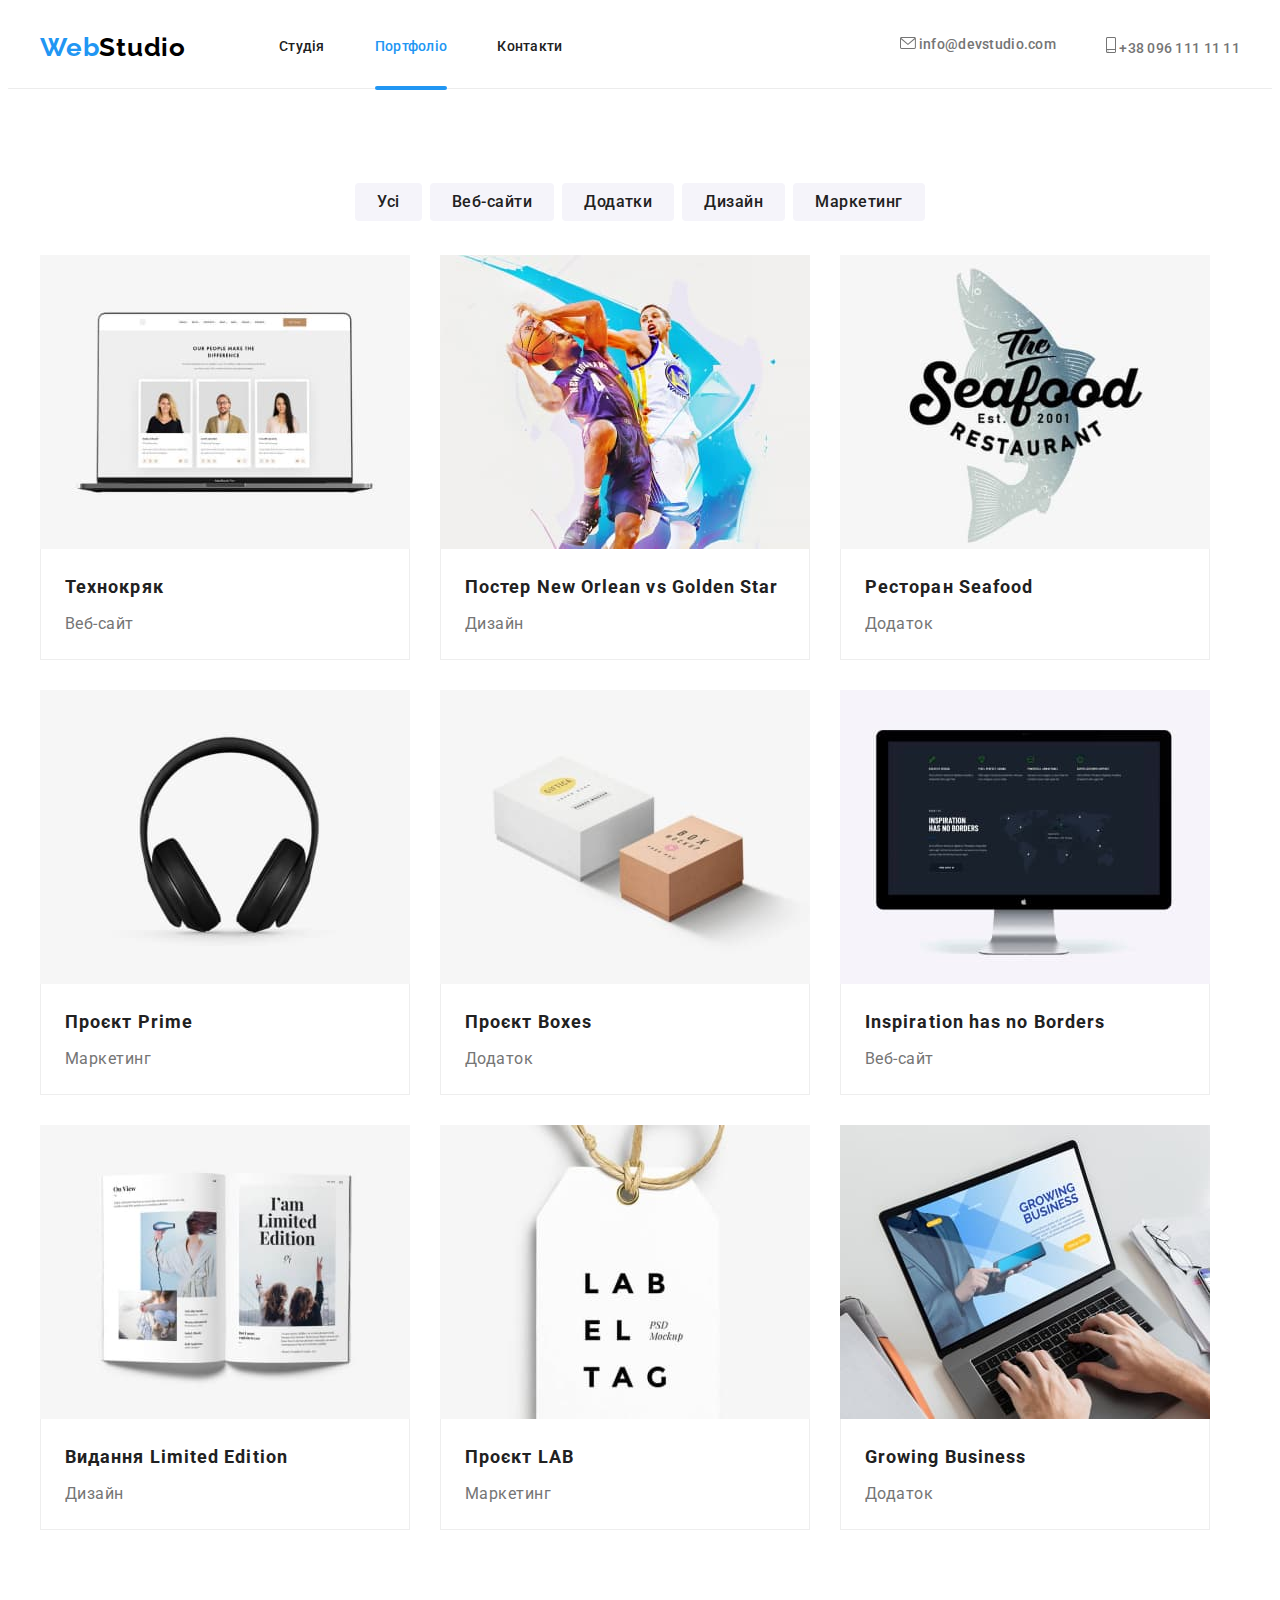
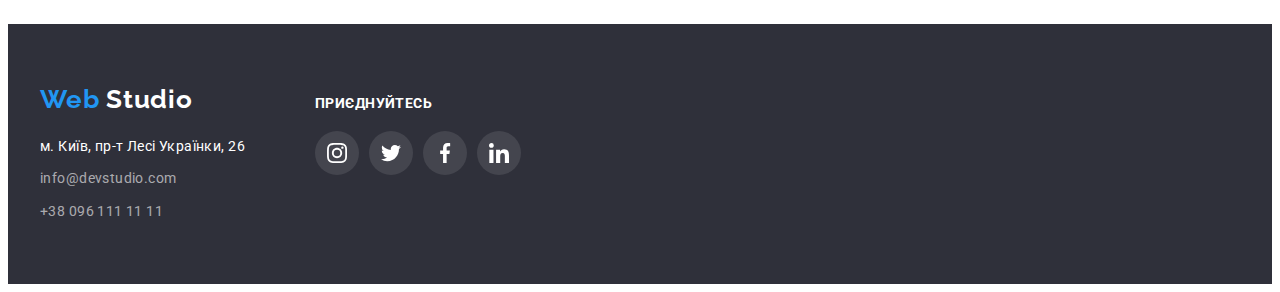
==== portfolio.html @ 5af2c03a "Initial commit" ====
<!DOCTYPE html>
<html lang="uk">
<head>
    <meta charset="UTF-8">
    <meta http-equiv="X-UA-Compatible" content="IE=edge">
    <meta name="viewport" content="width=device-width, initial-scale=1.0">
    <title>Portfolio</title>
    <link rel="stylesheet" href="https://cdnjs.cloudflare.com/ajax/libs/modern-normalize/1.1.0/modern-normalize.min.css"
        integrity="sha512-wpPYUAdjBVSE4KJnH1VR1HeZfpl1ub8YT/NKx4PuQ5NmX2tKuGu6U/JRp5y+Y8XG2tV+wKQpNHVUX03MfMFn9Q=="
        crossorigin="anonymous" referrerpolicy="no-referrer" />
    <link rel="stylesheet" href="./css/styles.css" />
    <link rel="preconnect" href="https://fonts.googleapis.com">
    <link rel="preconnect" href="https://fonts.gstatic.com" crossorigin>
    <link href="https://fonts.googleapis.com/css2?family=Raleway:wght@700&family=Roboto:wght@400;500;700;900&display=swap" rel="stylesheet">
</head>
<body>
        <!-- Шапка сторінки -->
        <header>
            <div class="container header-container">
                <a href="./index.html" class="logo-up"> <span class="pre-logo"> Web</span>Studio</a>
                <nav class="navigation">
                    <!-- Навігація на інші сторінки -->
                    <ul class="navigation-menu">
                        <li><a href="./index.html">Студія</a></li>
                        <li><a class="current" href="./portfolio.html">Портфоліо</a></li>
                        <li><a href="#">Контакти</a></li>
                    </ul>
                </nav>
        
                <ul class="navigation-contacts">        
                    <!-- Посилання на адресу електронної пошти  -->
                    <li class="contacts-items"><a class="navigation-contacts-icon"  href="mailto:info@devstudio.com">
                            <svg width="16" height="12">
                                <use href="./images/icons.svg#icon-envelope"></use>
                            </svg>
                            info@devstudio.com
                        </a></li>
                    <!-- Посилання на телефонний номер -->
                    <li class="contacts-items"><a class="navigation-contacts-icon" href="tel:">
                            <svg  width="10" height="16">
                                <use href="./images/icons.svg#icon-smartphone"></use>
                            </svg>
                            +38 096 111 11 11
                        </a></li>
                </ul>
        
            </div>
        </header>
        <main>
                <section class="wrapper section">
                    <div class="container">
                    
                        <ul class="filters">
                            <li><button type="button" class="button-filter">Усі</button></li>
                            <li><button type="button" class="button-filter">Веб-сайти</button></li>
                            <li><button type="button" class="button-filter">Додатки</button></li>
                            <li><button type="button" class="button-filter">Дизайн</button></li>
                            <li><button type="button" class="button-filter">Маркетинг</button></li>
                    
                         </ul>
                        <ul class="projects">
                        <li class="project">
                           <a class="project-link" href=" ">
                                <div class="project-box">
                                <img src="./images/portf1.jpg" alt="Ноутбук" width="370" height="294" >
                            <p class="overlay-text">Ресурс пропонує комплексні пропозиції з різним рівнем функціоналу та сервісів. Все це дозволить відвідувачу отримати
                            вичерпні відомості про компанію чи приватну особу.</p>
                            </div>
                               <div class="project-dscr">
                                    <h3>Технокряк</h3>
                                    <p class="project-text">Веб-сайт</p>
                               </div>
                           </a>
                        </li>
                        <li class="project">
                           <a class="project-link" href=" ">
                                    <img src="./images/portf2.jpg" alt="Постер з баскетболістами" width="370" height="294" >
                                <div class="project-dscr">
                                        <h3>Постер New Orlean vs Golden Star</h3>
                                        <p class="project-text">Дизайн</p>
                                    </div>
                           </a>
                        </li>
                        <li class="project">
                           <a class="project-link" href=" ">
                                <img src="./images/portf3.jpg" alt="Логотип додатку ресторану Seafood" width="370" height="294">
                                <div class="project-dscr">
                                    <h3>Ресторан Seafood</h3>
                                    <p class="project-text">Додаток</p>
                                </div>
                           </a>
                        </li>
                        <li class="project">
                           <a class="project-link" href=" ">
                                <img src="./images/portf4.jpg" alt="Навушники" width="370" height="294">
                                <div class="project-dscr">
                                    <h3>Проєкт Prime</h3>
                                    <p class="project-text">Маркетинг</p>
                                </div>
                           </a>
                        </li>
                        <li class="project">
                            <a class="project-link" href=" ">
                                <img src="./images/portf5.jpg" alt="Коробки" width="370" height="294" >
                               <div class="project-dscr">
                                    <h3>Проєкт Boxes</h3>
                                    <p class="project-text">Додаток</p>
                               </div>
                            </a>
                        </li>
                        <li class="project">
                           <a class="project-link" href=" ">
                                <img src="./images/portf6.jpg" alt="Монітор компютера" width="370" height="294" >
                                <div class="project-dscr">
                                    <h3>Inspiration has no Borders</h3>
                                    <p class="project-text">Веб-сайт</p>
                                </div>
                           </a>
                        </li>
                        <li class="project">
                           <a class="project-link" href=" ">
                                <img src="./images/portf7.jpg" alt="Журнал" >
                                <div class="project-dscr">
                                    <h3>Видання Limited Edition</h3>
                                    <p class="project-text">Дизайн</p>
                                </div>
                           </a>
                        </li>
                        <li class="project">
                            <a class="project-link" href=" ">
                                <img src="./images/portf8.jpg" alt="Бірка з логотипом" width="370" height="294" >
                                <div class="project-dscr">
                                    <h3>Проєкт LAB</h3>
                                    <p class="project-text">Маркетинг</p>
                                </div>
                            </a>
                        </li>
                        <li class="project">
                            <a class="project-link" href=" ">
                                <img src="./images/portf9.jpg" alt="Людина працює за ноутбуком" width="370" height="294">
                                <div class="project-dscr">
                                    <h3>Growing Business</h3>
                                    <p class="project-text">Додаток</p>
                                </div>
                            </a>
                        </li>
                    </ul>
                    </div>
                </section>
        </main>


        <!-- Підвал сторінки -->
    <footer>
        <div class="container down">
            <div class="down-contacts">
                <a href="/index.html" class="logo-down"> <span class="pre-logo"> Web</span> Studio</a>
                <address>
                    <ul class="down-text">
                        <li class="town"><a href=" https://goo.gl/maps/CPtrU1FHBa2aNyZL9" target="_blank"
                                rel="noopener noreferrer nofollow">м. Київ,
                                пр-т Лесі Українки, 26</a></li>
                        <li><a href="mailto:info@devstudio.com">info@devstudio.com</a></li>
                        <li><a href="tel:">+38 096 111 11 11</a></li>
                    </ul>
                </address>
            </div>
            <div class="joining">
                <h4 class="join">Приєднуйтесь</h4>
                <ul class="footer-social">
                    <!-- <li class="join"><p>Приєднуйтесь</p></li> -->
                    <li class="footer-icons"><a href="" class="footer-link">
                            <svg class="footer-icon" width="20px" height="20px">
                                <use href="./images/icons.svg#icon-instagram"></use>
                            </svg></a></li>
                    <li class="footer-icons"><a href="" class="footer-link">
                            <svg class="footer-icon" width="20px" height="20px">
                                <use href="./images/icons.svg#icon-twitter"></use>
                            </svg></a></li>
                    <li class="footer-icons"><a href="" class="footer-link">
                            <svg class="footer-icon" width="20px" height="20px">
                                <use href="./images/icons.svg#icon-facebook"></use>
                            </svg></a></li>
                    <li class="footer-icons"><a href="" class="footer-link">
                            <svg class="footer-icon" width="20px" height="20px">
                                <use href="./images/icons.svg#icon-linkedin"></use>
                            </svg></a></li>
                </ul>
            </div>
    
        </div>
    </footer>
</body>
</html>
---- css/styles.css ----
body{
    font-family: 'Roboto', sans-serif;
 }
 :root{
   --main-font: 'Roboto', sans-serif;
        /* color */
        --main-dark:#212121;
        --main-light: #fff;
        --main-color-active: #2196F3;
        --secondary-dark:#757575;
        --main-background:#2F303A;
        --secondary-light:#F5F4FA;

 }


p,
h1,
h2,
h3,
h4,
h5,
h6 {
   margin: 0;
}

ul,
ol {
   margin: 0;
   padding-left: 0;
  list-style: none;
}

button {
   cursor: pointer;
}

address {
   font-style: normal;
}

img {
   display: block;
   max-width: 100%;
   height: auto;
}
a{
   text-decoration: none;
}

.container{
   width: 1200px;
   padding-left: 15px;
   padding-right: 15px;
   margin: 0 auto;
   /* outline: 2px solid tomato; */
}
.section {
   padding-top: 94px;
   padding-bottom: 94px;
}
header{
   border-bottom: 1px solid #ECECEC;
   padding-top: 24px;
   padding-bottom: 25px;
}
.header-container{
   display: flex;
   align-items: center;
}
/* Логотип в header */
.logo-up{
   margin-right: 93px;

     font-family: 'Raleway';
      font-weight: 700;
      font-size: 26px;
      line-height: 1.19;
      letter-spacing: 0.03em;
      color:#000000 ;
}
.pre-logo{
   color: var(--main-color-active);
}
/* стилізація навігації */

.navigation{
      display: flex;
      align-items: center;
      font-weight: 500;
      font-size: 14px;
      line-height: 1.14;
      letter-spacing: 0.02em;
}
.navigation a{
   color:var(--main-dark);
   transition: 250ms cubic-bezier(0.4, 0, 0.2, 1);
}
.navigation-menu{
   display: flex;
   gap: 50px;
   position: relative;
}
.navigation-menu a:hover,
.navigation-menu a:focus{
   color:var(--main-color-active);
}

.navigation-contacts{
   margin-left: auto;
            display: flex;
            gap: 50px;
      font-weight: 500;
      font-size: 14px;
      line-height: 1.14;
      letter-spacing: 0.02em; 
}
.navigation-contacts a{
   color: var(--secondary-dark);;
   transition: 250ms cubic-bezier(0.4, 0, 0.2, 1);
}
.navigation-contacts a:hover,
.navigation-contacts a:focus{
   color:var(--main-color-active);
}

.navigation-contacts-icon{
fill: var(--secondary-dark);
align-items: center;  
transition: 250ms cubic-bezier(0.4, 0, 0.2, 1);
}
.navigation-contacts-icon:hover,
.navigation-contacts-icon:focus {
   fill: var(--main-color-active);
 
}
/* .navigation-link{
   position: relative;

} */
.navigation-menu .current{
   position: relative;
   color: var(--main-color-active);
}
.current::after{
   position: absolute;
   top: 48px;
   content: '';
   display: block;
      width: 100%;
      height: 4px;
      border-radius: 2px;
      background-color: var(--main-color-active);
}


/* Головна сторінка */

 .main-page{
   background-image:
   linear-gradient(to right, rgba(47, 48, 58, 0.4),
    rgba(47, 48, 58, 0.4)),
   url(../images/Img.jpg);
   padding-top: 200px;
   padding-bottom: 200px;
   text-align: center;
   margin: 0 auto;
      max-width: 1600px;
      height: 600px;
}
 .slogan{ 
      font-weight: 900;
      font-size: 44px;
      line-height: 1.36;
      color: var(--main-light);
      text-align: center;
      text-transform: uppercase
   
 }
 .button-action{
   margin-top: 30px; 
   padding: 10px 32px;
      background-color:var(--main-color-active);
         font-family: inherit;
         font-weight: 700;
         font-size: 16px;
         line-height: 1.87;
            letter-spacing: 0.06em;
            color: var(--main-light);  
            box-shadow: 0px 4px 4px rgba(0, 0, 0, 0.15);
            border-radius: 4px;
      transition: 250ms cubic-bezier(0.4, 0, 0.2, 1);
}
 .button-action:hover,
 .button-action:focus{
      background: #188CE8;
      box-shadow: 0px 4px 4px rgba(0, 0, 0, 0.15);
      border-radius: 4px;
      
 }
/* МОДАЛЬНЕ ВІКНО */
.backdrop.is-hidden {
   visibility: hidden;
   opacity: 0;
   pointer-events: none;
}

.backdrop {
   position: fixed;
   top: 0;
   left: 0;
   width: 100%;
   height: 100%;
   background-color: rgba(0, 0, 0, 0.2);
   opacity: 1;
   visibility: visible;
   transition: opacity 250ms cubic-bezier(0.4, 0, 0.2, 1),
      visibility 250ms cubic-bezier(0.4, 0, 0.2, 1);
}

.modal {
   width: 500px;
   min-height: 500px;
   background-color: var(--main-light);
   border-radius: 5px;
   position: absolute;
   top: 50%;
   left: 50%;
   transform: translate(-50%, -50%);

}

.modal-close {
   width: 30px;
   height: 30px;
   background-color: transparent;
   border: 1px solid rgba(0, 0, 0, 0.1);
   border-radius: 50%;
   position: absolute;
   right: 10px;
   top: 10px;
   display: flex;
   align-items: center;
   justify-content: center;
}
.label{
   display: flex;
   flex-direction: column;
   
}


 /* НАШІ ПЕРЕВАГИ */
 .features-list{
   display: flex;
   gap: 30px;
 }
 .features h3{
      font-weight: 700;
      font-size: 14px;
      line-height: 1.14;
      letter-spacing: 0.03em;
      text-transform: uppercase;
      color: var(--main-dark);
      margin-bottom: 10px;
 }
.features p {

   font-size: 14px;
   line-height: 1.71;
   letter-spacing: 0.03em;
   color:var(--secondary-dark);
}
.feature{
   width: 270px;
}
.feature-wrap{
   height: 120px;
   background-color: #F5F4FA;
   border-radius: 4px;
   align-items: center;
   margin-bottom: 30px;
   display: flex;
   justify-content: center;
}



/* розділ Чим ми займаємося */
.section-action{
   padding-bottom: 94px;
}
.action{
   display: flex;
   gap: 30px;
}
.action-label{
   position:relative;
}
.label{
   position: absolute;
   bottom: 0;
   font-weight: 700;
   font-size: 14px;
   line-height: 16px;
   letter-spacing: 0.03em;
   text-transform: uppercase;
   height: 70px;
   width: 100%;
   display: flex;
 justify-content: center;
 align-items: center;
   color: #FFFFFF;
   background-color: rgba(47, 48, 58, 0.8);
}

/* /* Розділ Наша команда */

 .our-team{
      background-color: var(--secondary-light);
 }
.title-our-team{
   margin-bottom: 50px;
      font-weight: 700;
      font-size: 36px;
      line-height:1.16;
      text-align: center;
      letter-spacing: 0.03em;
      color: var(--main-dark);
}
.team-cards{
   display: flex;
   gap: 30px;  
}
.team-card{
      width: 270px;
      background-color:var(--main-light);
      box-shadow: 0 4px 4px 0px rgba(0, 0, 0, 0.25);
}
.card{
  padding-top: 30px; 
  padding-bottom: 30px;
}
.title-card{
 margin-bottom: 10px; 
      font-weight: 500;
      font-size: 16px;
      line-height: 1.18;
      text-align: center;
      letter-spacing: 0.03em;
      color: var(--main-dark);
}
.dscr-card{
      line-height: 1.18;
      text-align: center;
      letter-spacing: 0.03em;
      color: var(--secondary-dark);
      margin-bottom: 16px;
}

.teams-social{
  display: flex;
   justify-content: center;
   gap:10px;
}
.team-link {
width: 100%;
height: 100%;
display: flex;
align-items: center;
justify-content: center;
transition: 250ms cubic-bezier(0.4, 0, 0.2, 1);
}

.team-link:hover,
.team-link:focus {
background-color: var(--main-color-active);
border-radius: 50%;
}
.team-link:hover .team-icon,
.team-link:focus .team-icon{
   fill: var(--main-light);
   
}
.teams-icons{
width: 44px;
height: 44px;
}
.team-icon {
fill: #AFB1B8;
transition: 250ms cubic-bezier(0.4, 0, 0.2, 1); 
}


/* OUR CLIENTS */

.clients-list {
   display: flex;
   gap:30px;
   justify-content: center;
}
.clients{
width: 170px;
height: 92px;
}
.client-link{
width: 100%;
height: 100%;
display: flex;
justify-content: center;
align-items: center;
border: 1px solid #AFB1B8;
border-radius: 4px;
color: #AFB1B8;
transition: 250ms cubic-bezier(0.4, 0, 0.2, 1);
}
.client-icon{
fill: currentColor;
transition: 250ms cubic-bezier(0.4, 0, 0.2, 1);
}
.clients:hover .client-icon,
.clients:focus .client-icon{
fill: var(--main-color-active);
}
.client-link:hover,
.client-link:focus{
border: 1px solid var(--main-color-active);
border-radius: 4px;
color: var(--main-color-active);
}

/* Низ сторінки */   
footer{
padding-top: 60px;
padding-bottom: 60px;
 background-color: var(--main-background); 
}

.logo-down {
   display: block;
   margin-bottom: 20px;
   font-family: 'Raleway';
   font-weight: 700;
   font-size: 26px;
   line-height: 1.19;
   letter-spacing: 0.03em;
   color:var(--main-light);
}
address{
   font-style: normal;
}
.down-text {
   font-size: 14px;
   line-height: 1.71;
   letter-spacing: 0.03em;
}
.down-text a {
   color: rgba(255, 255, 255, 0.6);
}
.town a {
      font-weight: 400;
      font-size: 14px;
      line-height: 1.71;
      letter-spacing: 0.03em;
      color: var(--main-light);
}
.down-text a:hover,
.down-text a:focus{
   color: var(--main-color-active);
   transition: 250ms cubic-bezier(0.4, 0, 0.2, 1);
}
.down-text li:not(:last-child){
   margin-bottom: 9px ;
}
.down{
   display: flex;
   align-items: baseline;
}
.joining{
   margin-left: 70px;
}
.join{
   color: var(--main-light);
   font-weight: 700;
   font-size: 14px;
   line-height: calc(16/14);
   letter-spacing: 0.03em;
   text-transform: uppercase;
   margin-bottom: 20px;
}
.footer-social {
   display: flex;
   gap: 10px;
}

.footer-link {
   width: 100%;
   height: 100%;
   display: flex;
   align-items: center;
   justify-content: center;
   background-color:rgba(255, 255, 255, 0.1);
   border-radius: 50%;
   transition: 250ms cubic-bezier(0.4, 0, 0.2, 1);
}

.footer-link:hover,
.footer-link:focus {
   
   background-color: var(--main-color-active);
   border-radius: 50%;
}

.footer-link:hover .footer-icon,
.footer-link:focus .footer-icon {
   fill: var(--main-light);
   transition: 250ms cubic-bezier(0.4, 0, 0.2, 1);
}

.footer-icons {
   width: 44px;
   height: 44px;
}

.footer-icon {
   fill:var(--main-light);
}


/* PORTFOLIO */

.current{
   color: var(--main-color-active);
}

.filters{
   display: flex;
   gap: 8px;
   justify-content: center;
   margin-bottom: 34px;
}
.button-filter{
   cursor: pointer;      
         background-color:var(--secondary-light);
         border-radius: 4px;
         border: none;
      font-family: inherit;
      font-weight: 500;
      font-size: 16px;
      line-height: 1.62;
      text-align: center;
      letter-spacing: 0.03em;
      color: var(--main-dark);
      padding: 6px 22px;
transition: 250ms cubic-bezier(0.4, 0, 0.2, 1);
}
.button-filter:hover,
.button-filter:focus{
   background-color: var(--main-color-active);
      box-shadow: 0px 3px 1px rgba(0, 0, 0, 0.1),
         0px 1px 2px rgba(0, 0, 0, 0.08),
         0px 2px 2px rgba(0, 0, 0, 0.12);
      border-radius: 4px;
      color: var(--main-light);
      padding: 6px 22px;

}
.projects{
   display: flex;
   flex-wrap: wrap;
   gap: 30px;
}
.project-link{
      display: block;
      transition: 250ms cubic-bezier(0.4, 0, 0.2, 1); 
}
.projects h3{
   margin-bottom: 4px ;
      font-weight: 700;
      font-size: 18px;
      line-height: 2;
      letter-spacing: 0.06em;
      color: var(--main-dark);
}
.project-text{
      line-height: 1.87;
      letter-spacing: 0.03em;
      color: var(--secondary-dark);
}
.project-dscr{
padding: 20px 24px ;
border-right: 1px solid #EEEEEE; ;
border-bottom: 1px solid #EEEEEE;
border-left: 1px solid #EEEEEE; ;
}
.project-link:hover,
.project-link:focus{
      box-shadow: 0px 1px 1px rgba(0, 0, 0, 0.12), 
      0px 4px 4px rgba(0, 0, 0, 0.06), 
      1px 4px 6px rgba(0, 0, 0, 0.16);
}
.project-box{
   position: relative;
   overflow: hidden;
}
.project-link:hover .overlay-text,
.project-link:focus .overlay-text {
   transform: translateY(0);
}
.overlay-text {
   position: absolute;
   top: 0;
   height: 100%;
  transform: translateY(100%);
  transition: transform 250ms ease ;
  display: inline-block;
  padding: 63px 24px;
   font-size: 18px;
   line-height: 1.56;
   letter-spacing: 0.03em;
   background-color: rgba(33, 150, 243, 0.9);
   color: var(--main-light);
}
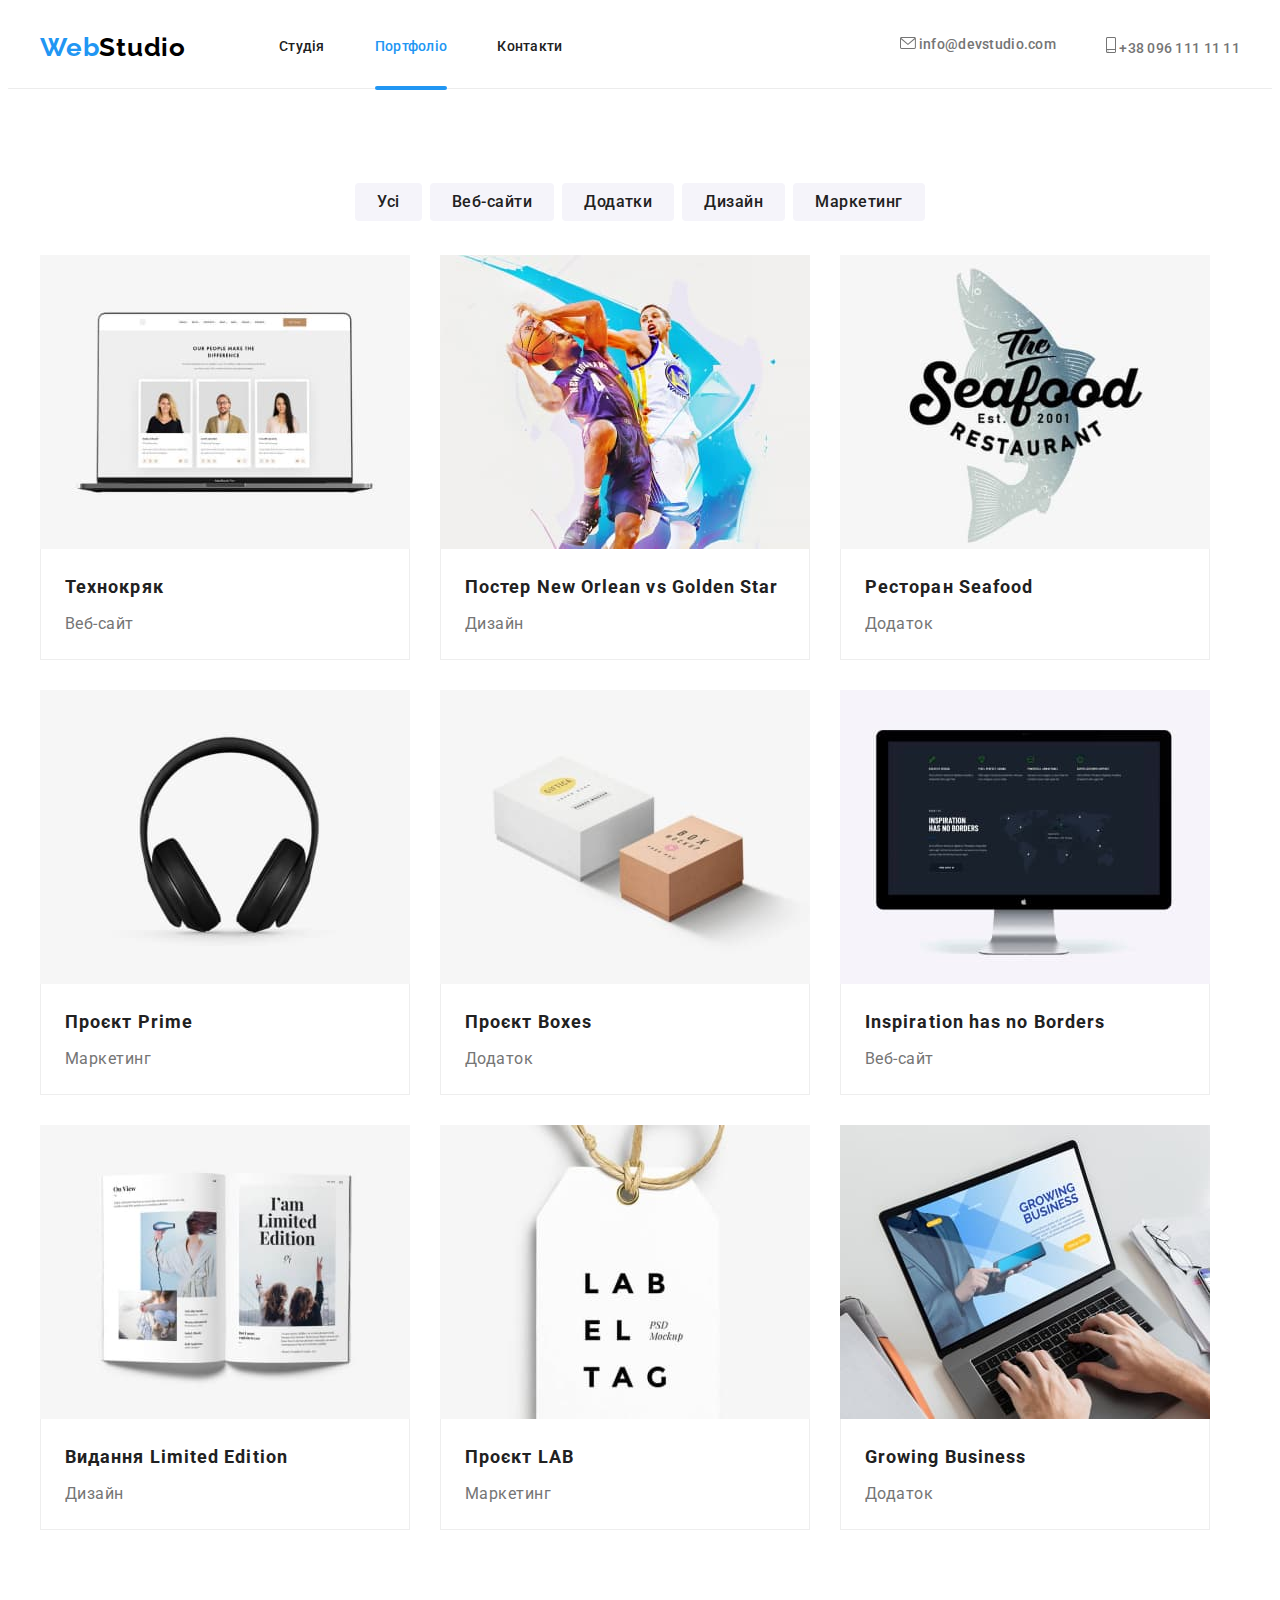
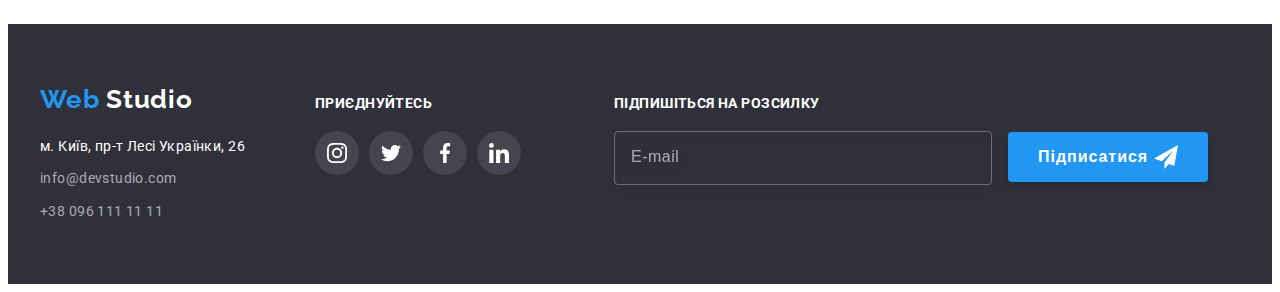
==== commit 27d58585: "forms" ====
--- a/portfolio.html
+++ b/portfolio.html
@@ -187,7 +187,19 @@
                             </svg></a></li>
                 </ul>
             </div>
-    
+            <div class="folowing">
+                <form action="folowing-form">
+                    <label>
+                        <h4 class="folowing-label"> Підпишіться на розсилку</h4>
+                        <input type="email" name="email-folowing" class="folowing-input" placeholder="E-mail">
+                    </label>
+                    <button type="submit" class="folowing-btn">Підписатися
+                        <svg class="folowing-icon" width="24" height="24">
+                            <use href="./images/icons.svg#icon-send"></use>
+                        </svg>
+                    </button>
+                </form>
+            </div>
         </div>
     </footer>
 </body>
--- a/css/styles.css
+++ b/css/styles.css
@@ -1,205 +1,709 @@
 
- body{
+ body {
     font-family: 'Roboto', sans-serif;
  }
- :root{
-   --main-font: 'Roboto', sans-serif;
-        /* color */
-        --main-dark:#212121;
-        --main-light: #fff;
-        --main-color-active: #2196F3;
-        --secondary-dark:#757575;
-        --main-background:#2F303A;
-        --secondary-light:#F5F4FA;
-
- }
-
-
-p,
-h1,
-h2,
-h3,
-h4,
-h5,
-h6 {
-   margin: 0;
-}
-
-ul,
-ol {
-   margin: 0;
-   padding-left: 0;
-  list-style: none;
-}
-
-button {
-   cursor: pointer;
-}
-
-address {
-   font-style: normal;
-}
-
-img {
-   display: block;
-   max-width: 100%;
-   height: auto;
-}
-a{
-   text-decoration: none;
-}
-
-.container{
-   width: 1200px;
-   padding-left: 15px;
-   padding-right: 15px;
-   margin: 0 auto;
-   /* outline: 2px solid tomato; */
-}
-.section {
-   padding-top: 94px;
-   padding-bottom: 94px;
-}
-header{
-   border-bottom: 1px solid #ECECEC;
-   padding-top: 24px;
-   padding-bottom: 25px;
-}
-.header-container{
+
+ :root {
+    --main-font: 'Roboto', sans-serif;
+    /* color */
+    --main-dark: #212121;
+    --main-light: #fff;
+    --main-color-active: #2196F3;
+    --secondary-dark: #757575;
+    --main-background: #2F303A;
+    --secondary-light: #F5F4FA;
+
+ }
+
+
+ p,
+ h1,
+ h2,
+ h3,
+ h4,
+ h5,
+ h6 {
+    margin: 0;
+ }
+
+ ul,
+ ol {
+    margin: 0;
+    padding-left: 0;
+    list-style: none;
+ }
+
+ button {
+    cursor: pointer;
+ }
+
+ address {
+    font-style: normal;
+ }
+
+ img {
+    display: block;
+    max-width: 100%;
+    height: auto;
+ }
+
+ a {
+    text-decoration: none;
+ }
+
+ .container {
+    width: 1200px;
+    padding-left: 15px;
+    padding-right: 15px;
+    margin: 0 auto;
+    /* outline: 2px solid tomato; */
+ }
+
+ .section {
+    padding-top: 94px;
+    padding-bottom: 94px;
+ }
+
+ header {
+    border-bottom: 1px solid #ECECEC;
+    padding-top: 24px;
+    padding-bottom: 25px;
+ }
+
+ .header-container {
+    display: flex;
+    align-items: center;
+ }
+
+ /* Логотип в header */
+ .logo-up {
+    margin-right: 93px;
+
+    font-family: 'Raleway';
+    font-weight: 700;
+    font-size: 26px;
+    line-height: 1.19;
+    letter-spacing: 0.03em;
+    color: #000000;
+ }
+
+ .pre-logo {
+    color: var(--main-color-active);
+ }
+
+ /* стилізація навігації */
+
+ .navigation {
+    display: flex;
+    align-items: center;
+    font-weight: 500;
+    font-size: 14px;
+    line-height: 1.14;
+    letter-spacing: 0.02em;
+ }
+
+ .navigation a {
+    color: var(--main-dark);
+    transition: color 250ms cubic-bezier(0.4, 0, 0.2, 1);
+ }
+
+ .navigation-menu {
+    display: flex;
+    gap: 50px;
+    position: relative;
+ }
+
+ .navigation-menu a:hover,
+ .navigation-menu a:focus {
+    color: var(--main-color-active);
+
+ }
+
+ .navigation-contacts {
+    margin-left: auto;
+    display: flex;
+    gap: 50px;
+    font-weight: 500;
+    font-size: 14px;
+    line-height: 1.14;
+    letter-spacing: 0.02em;
+ }
+
+ .navigation-contacts a {
+    color: var(--secondary-dark);
+    ;
+    transition: color 250ms cubic-bezier(0.4, 0, 0.2, 1),
+       fill 250ms cubic-bezier(0.4, 0, 0.2, 1);
+ }
+
+ .navigation-contacts a:hover,
+ .navigation-contacts a:focus {
+    color: var(--main-color-active);
+
+ }
+
+ .navigation-contacts-icon {
+    fill: var(--secondary-dark);
+    align-items: center;
+    transition: 250ms cubic-bezier(0.4, 0, 0.2, 1);
+ }
+
+ .navigation-contacts-icon:hover,
+ .navigation-contacts-icon:focus {
+    fill: var(--main-color-active);
+
+ }
+
+ .navigation-menu .current {
+    position: relative;
+    color: var(--main-color-active);
+ }
+
+ .current::after {
+    position: absolute;
+    top: 48px;
+    content: '';
+    display: block;
+    width: 100%;
+    height: 4px;
+    border-radius: 2px;
+    background-color: var(--main-color-active);
+ }
+
+
+ /* Головна сторінка */
+
+ .main-page {
+    background-image:
+       linear-gradient(to right, rgba(47, 48, 58, 0.4),
+          rgba(47, 48, 58, 0.4)),
+       url(../images/Img.jpg);
+    padding-top: 200px;
+    padding-bottom: 200px;
+    text-align: center;
+    margin: 0 auto;
+    max-width: 1600px;
+    height: 600px;
+ }
+
+ .slogan {
+    font-weight: 900;
+    font-size: 44px;
+    line-height: 1.36;
+    color: var(--main-light);
+    text-align: center;
+    text-transform: uppercase
+ }
+
+ .button-action {
+    margin-top: 30px;
+    padding: 10px 32px;
+    background-color: var(--main-color-active);
+    font-family: inherit;
+    font-weight: 700;
+    font-size: 16px;
+    line-height: 1.87;
+    letter-spacing: 0.06em;
+    color: var(--main-light);
+    box-shadow: 0px 4px 4px rgba(0, 0, 0, 0.15);
+    border-radius: 4px;
+    border: none;
+    transition: 250ms cubic-bezier(0.4, 0, 0.2, 1);
+ }
+
+ .button-action:hover,
+ .button-action:focus {
+    background: #188CE8;
+    box-shadow: 0px 4px 4px rgba(0, 0, 0, 0.15);
+    border-radius: 4px;
+ }
+
+ .features-list {
+    display: flex;
+    gap: 30px;
+ }
+
+ .features h3 {
+    font-weight: 700;
+    font-size: 14px;
+    line-height: 1.14;
+    letter-spacing: 0.03em;
+    text-transform: uppercase;
+    color: var(--main-dark);
+    margin-bottom: 10px;
+ }
+
+ .features p {
+
+    font-size: 14px;
+    line-height: 1.71;
+    letter-spacing: 0.03em;
+    color: var(--secondary-dark);
+ }
+
+ .feature {
+    width: 270px;
+ }
+
+ .feature-wrap {
+    height: 120px;
+    background-color: #F5F4FA;
+    border-radius: 4px;
+    align-items: center;
+    margin-bottom: 30px;
+    display: flex;
+    justify-content: center;
+ }
+
+
+
+ /* розділ Чим ми займаємося */
+ .section-action {
+    padding-bottom: 94px;
+ }
+
+ .action {
+    display: flex;
+    gap: 30px;
+ }
+
+ .action-wrapper {
+    position: relative;
+    z-index: -1;
+ }
+
+ .action-wrapper>.action-dscr {
+    position: absolute;
+    bottom: 0;
+    height: 70px;
+    width: 100%;
+    display: inline-flex;
+    justify-content: center;
+    align-items: center;
+
+
+    font-weight: 700;
+    font-size: 14px;
+    line-height: 16px;
+    letter-spacing: 0.03em;
+    text-transform: uppercase;
+    color: var(--main-light);
+    background-color: rgba(47, 48, 58, 0.8);
+    background-repeat: no-repeat;
+ }
+
+ /* /* Розділ Наша команда */
+
+ .our-team {
+    background-color: var(--secondary-light);
+ }
+
+ .title-our-team {
+    margin-bottom: 50px;
+    font-weight: 700;
+    font-size: 36px;
+    line-height: 1.16;
+    text-align: center;
+    letter-spacing: 0.03em;
+    color: var(--main-dark);
+ }
+
+ .team-cards {
+    display: flex;
+    gap: 30px;
+ }
+
+ .team-card {
+    width: 270px;
+    background-color: var(--main-light);
+    box-shadow: 0 4px 4px 0px rgba(0, 0, 0, 0.25);
+ }
+
+ .card {
+    padding-top: 30px;
+    padding-bottom: 30px;
+ }
+
+ .title-card {
+    margin-bottom: 10px;
+    font-weight: 500;
+    font-size: 16px;
+    line-height: 1.18;
+    text-align: center;
+    letter-spacing: 0.03em;
+    color: var(--main-dark);
+ }
+
+ .dscr-card {
+    line-height: 1.18;
+    text-align: center;
+    letter-spacing: 0.03em;
+    color: var(--secondary-dark);
+    margin-bottom: 16px;
+ }
+
+ .teams-social {
+    display: flex;
+    justify-content: center;
+    gap: 10px;
+ }
+
+ .team-link {
+    width: 100%;
+    height: 100%;
+    display: flex;
+    align-items: center;
+    justify-content: center;
+   border-radius: 50%;
+    transition: background-color 250ms cubic-bezier(0.4, 0, 0.2, 1);
+ }
+
+ .team-link:hover,
+ .team-link:focus {
+    background-color: var(--main-color-active);
+ }
+
+ .team-link:hover .team-icon,
+ .team-link:focus .team-icon {
+    fill: var(--main-light);
+ }
+
+ .teams-icons {
+    width: 44px;
+    height: 44px;
+ }
+
+ .team-icon {
+    fill: #AFB1B8;
+    transition: fill 250ms cubic-bezier(0.4, 0, 0.2, 1);
+ }
+
+
+ /* OUR CLIENTS */
+
+ .clients-list {
+    display: flex;
+    gap: 30px;
+    justify-content: center;
+ }
+
+ .clients {
+    width: 170px;
+    height: 92px;
+ }
+
+ .client-link {
+    width: 100%;
+    height: 100%;
+    display: flex;
+    justify-content: center;
+    align-items: center;
+    border: 1px solid #AFB1B8;
+    border-radius: 4px;
+    color: #AFB1B8;
+    /* transition: 250ms cubic-bezier(0.4, 0, 0.2, 1); */
+ }
+
+ .client-icon {
+    fill: currentColor;
+    transition: color 250ms cubic-bezier(0.4, 0, 0.2, 1),
+       border 250ms cubic-bezier(0.4, 0, 0.2, 1);
+ }
+
+ .client-link:hover,
+ .client-link:focus {
+    border: 1px solid var(--main-color-active);
+    border-radius: 4px;
+    color: var(--main-color-active);
+ }
+
+ /* Низ сторінки */
+ footer {
+    padding-top: 60px;
+    padding-bottom: 60px;
+    background-color: var(--main-background);
+ }
+
+ .logo-down {
+    display: block;
+    margin-bottom: 20px;
+    font-family: 'Raleway';
+    font-weight: 700;
+    font-size: 26px;
+    line-height: 1.19;
+    letter-spacing: 0.03em;
+    color: var(--main-light);
+ }
+
+ address {
+    font-style: normal;
+ }
+
+ .down-text {
+    font-size: 14px;
+    line-height: 1.71;
+    letter-spacing: 0.03em;
+ }
+
+ .down-text a {
+    color: rgba(255, 255, 255, 0.6);
+    transition: 250ms cubic-bezier(0.4, 0, 0.2, 1);
+ }
+
+ .town a {
+    font-weight: 400;
+    font-size: 14px;
+    line-height: 1.71;
+    letter-spacing: 0.03em;
+    color: var(--main-light);
+ }
+
+ .down-text a:hover,
+ .down-text a:focus {
+    color: var(--main-color-active);
+ }
+
+ .down-text li:not(:last-child) {
+    margin-bottom: 9px;
+ }
+
+ .down {
+    display: flex;
+    align-items: baseline;
+ }
+
+ .joining {
+    margin-left: 70px;
+ }
+
+ .join {
+    color: var(--main-light);
+    font-weight: 700;
+    font-size: 14px;
+    line-height: calc(16/14);
+    letter-spacing: 0.03em;
+    text-transform: uppercase;
+    margin-bottom: 20px;
+ }
+
+ .footer-social {
+    display: flex;
+    gap: 10px;
+ }
+
+ .footer-link {
+    width: 100%;
+    height: 100%;
+    display: flex;
+    align-items: center;
+    justify-content: center;
+    background-color: rgba(255, 255, 255, 0.1);
+    border-radius: 50%;
+    transition: background-color 250ms cubic-bezier(0.4, 0, 0.2, 1);
+ }
+
+ .footer-link:hover,
+ .footer-link:focus {
+
+    background-color: var(--main-color-active);
+    border-radius: 50%;
+ }
+
+ .footer-link:hover .footer-icon,
+ .footer-link:focus .footer-icon {
+    fill: var(--main-light);
+ }
+
+ .footer-icons {
+    width: 44px;
+    height: 44px;
+ }
+
+ .footer-icon {
+    fill: var(--main-light);
+    transition: 250ms cubic-bezier(0.4, 0, 0.2, 1);
+ }
+
+ .folowing{
    display: flex;
+   justify-content: flex-end;
+   margin-left: 93px;
+ }
+ .folowing-label {
+color: var(--main-light);
+   font-weight: 700;
+   font-size: 14px;
+   line-height: calc(16/14);
+   letter-spacing: 0.03em;
+   text-transform: uppercase;
+   margin-bottom: 20px;
+ }
+
+ .folowing-input {
+border: 1px solid rgba(255, 255, 255, 0.3);
+filter: drop-shadow(0px 4px 4px rgba(0, 0, 0, 0.15));
+border-radius: 4px;
+width: 358px;
+height: 50px;
+background-color: transparent;
+outline: transparent;
+padding-left: 16px;
+}
+
+.folowing-input::placeholder{
+   font-size: 16px;
+      line-height: 20px;
+      letter-spacing: 0.03em;
+      color: rgba(255, 255, 255, 0.6);
+}
+ .folowing-btn {
+   display: inline-flex;
    align-items: center;
-}
-/* Логотип в header */
-.logo-up{
-   margin-right: 93px;
-
-     font-family: 'Raleway';
-      font-weight: 700;
-      font-size: 26px;
-      line-height: 1.19;
-      letter-spacing: 0.03em;
-      color:#000000 ;
-}
-.pre-logo{
-   color: var(--main-color-active);
-}
-/* стилізація навігації */
-
-.navigation{
-      display: flex;
-      align-items: center;
-      font-weight: 500;
-      font-size: 14px;
-      line-height: 1.14;
-      letter-spacing: 0.02em;
-}
-.navigation a{
-   color:var(--main-dark);
-   transition: 250ms cubic-bezier(0.4, 0, 0.2, 1);
-}
-.navigation-menu{
-   display: flex;
-   gap: 50px;
-   position: relative;
-}
-.navigation-menu a:hover,
-.navigation-menu a:focus{
-   color:var(--main-color-active);
-}
-
-.navigation-contacts{
-   margin-left: auto;
-            display: flex;
-            gap: 50px;
-      font-weight: 500;
-      font-size: 14px;
-      line-height: 1.14;
-      letter-spacing: 0.02em; 
-}
-.navigation-contacts a{
-   color: var(--secondary-dark);;
-   transition: 250ms cubic-bezier(0.4, 0, 0.2, 1);
-}
-.navigation-contacts a:hover,
-.navigation-contacts a:focus{
-   color:var(--main-color-active);
-}
-
-.navigation-contacts-icon{
-fill: var(--secondary-dark);
-align-items: center;  
-transition: 250ms cubic-bezier(0.4, 0, 0.2, 1);
-}
-.navigation-contacts-icon:hover,
-.navigation-contacts-icon:focus {
-   fill: var(--main-color-active);
- 
-}
-/* .navigation-link{
-   position: relative;
-
-} */
-.navigation-menu .current{
-   position: relative;
-   color: var(--main-color-active);
-}
-.current::after{
-   position: absolute;
-   top: 48px;
-   content: '';
-   display: block;
-      width: 100%;
-      height: 4px;
-      border-radius: 2px;
-      background-color: var(--main-color-active);
-}
-
-
-/* Головна сторінка */
-
- .main-page{
-   background-image:
-   linear-gradient(to right, rgba(47, 48, 58, 0.4),
-    rgba(47, 48, 58, 0.4)),
-   url(../images/Img.jpg);
-   padding-top: 200px;
-   padding-bottom: 200px;
-   text-align: center;
-   margin: 0 auto;
-      max-width: 1600px;
-      height: 600px;
-}
- .slogan{ 
-      font-weight: 900;
-      font-size: 44px;
-      line-height: 1.36;
-      color: var(--main-light);
-      text-align: center;
-      text-transform: uppercase
-   
- }
- .button-action{
-   margin-top: 30px; 
-   padding: 10px 32px;
-      background-color:var(--main-color-active);
-         font-family: inherit;
-         font-weight: 700;
-         font-size: 16px;
-         line-height: 1.87;
-            letter-spacing: 0.06em;
-            color: var(--main-light);  
-            box-shadow: 0px 4px 4px rgba(0, 0, 0, 0.15);
-            border-radius: 4px;
-      transition: 250ms cubic-bezier(0.4, 0, 0.2, 1);
-}
- .button-action:hover,
- .button-action:focus{
-      background: #188CE8;
+   justify-content: space-between;
+   background-color: var(--main-color-active);
       box-shadow: 0px 4px 4px rgba(0, 0, 0, 0.15);
       border-radius: 4px;
-      
- }
+
+      padding: 10px 28px;
+      height: 50px;
+      width: 200px;
+      border-color: transparent;
+      outline: transparent;
+      margin-left: 12px;
+      font-weight: 700;
+         font-size: 16px;
+         line-height: 30px;
+         text-align: center;
+         letter-spacing: 0.06em;
+         color: var(--main-light);
+ }
+
+ .folowing-icon{
+fill: var(--main-light);
+   width: 24px;
+   height: 24px;
+  
+ }
+
+
+ /* PORTFOLIO */
+
+ .current {
+    color: var(--main-color-active);
+ }
+
+ .filters {
+    display: flex;
+    gap: 8px;
+    justify-content: center;
+    margin-bottom: 34px;
+ }
+
+ .button-filter {
+    cursor: pointer;
+    background-color: var(--secondary-light);
+    border-radius: 4px;
+    border: none;
+    font-family: inherit;
+    font-weight: 500;
+    font-size: 16px;
+    line-height: 1.62;
+    text-align: center;
+    letter-spacing: 0.03em;
+    color: var(--main-dark);
+    padding: 6px 22px;
+    transition: color 250ms cubic-bezier(0.4, 0, 0.2, 1),
+       box-shadow 250ms cubic-bezier(0.4, 0, 0.2, 1),
+       background-color 250ms cubic-bezier(0.4, 0, 0.2, 1);
+ }
+
+ .button-filter:hover,
+ .button-filter:focus {
+    background-color: var(--main-color-active);
+    box-shadow: 0px 3px 1px rgba(0, 0, 0, 0.1),
+       0px 1px 2px rgba(0, 0, 0, 0.08),
+       0px 2px 2px rgba(0, 0, 0, 0.12);
+    border-radius: 4px;
+    color: var(--main-light);
+    padding: 6px 22px;
+
+ }
+
+ .projects {
+    display: flex;
+    flex-wrap: wrap;
+    gap: 30px;
+ }
+
+ .project-link {
+    display: block;
+    transition: box-shadow 250ms cubic-bezier(0.4, 0, 0.2, 1);
+ }
+
+ .projects h3 {
+    margin-bottom: 4px;
+    font-weight: 700;
+    font-size: 18px;
+    line-height: 2;
+    letter-spacing: 0.06em;
+    color: var(--main-dark);
+ }
+
+ .project-text {
+    line-height: 1.87;
+    letter-spacing: 0.03em;
+    color: var(--secondary-dark);
+ }
+
+ .project-dscr {
+    padding: 20px 24px;
+    border-right: 1px solid #EEEEEE;
+    border-bottom: 1px solid #EEEEEE;
+    border-left: 1px solid #EEEEEE;
+    ;
+ }
+
+ .project-link:hover,
+ .project-link:focus {
+    box-shadow: 0px 1px 1px rgba(0, 0, 0, 0.12),
+       0px 4px 4px rgba(0, 0, 0, 0.06),
+       1px 4px 6px rgba(0, 0, 0, 0.16);
+
+ }
+
+ .project-box {
+    position: relative;
+    overflow: hidden;
+ }
+
+ .project-link:hover .overlay-text,
+ .project-link:focus .overlay-text {
+    transform: translateY(0);
+ }
+
+ .overlay-text {
+    position: absolute;
+    top: 0;
+    height: 100%;
+    transform: translateY(100%);
+    transition: transform 250ms ease;
+    display: inline-block;
+    padding: 63px 24px;
+    font-size: 18px;
+    line-height: 1.56;
+    letter-spacing: 0.03em;
+    background-color: rgba(33, 150, 243, 0.9);
+    color: var(--main-light);
+ }
+
+
+
+
+
 /* МОДАЛЬНЕ ВІКНО */
+
+
+
 .backdrop.is-hidden {
    visibility: hidden;
    opacity: 0;
@@ -220,17 +724,15 @@
 }
 
 .modal {
-   width: 500px;
-   min-height: 500px;
+   width: 528px;
+   min-height: 581px;
    background-color: var(--main-light);
    border-radius: 5px;
    position: absolute;
    top: 50%;
    left: 50%;
    transform: translate(-50%, -50%);
-
-}
-
+}
 .modal-close {
    width: 30px;
    height: 30px;
@@ -244,382 +746,155 @@
    align-items: center;
    justify-content: center;
 }
-.label{
-   display: flex;
-   flex-direction: column;
-   
-}
-
-
- /* НАШІ ПЕРЕВАГИ */
- .features-list{
-   display: flex;
-   gap: 30px;
- }
- .features h3{
-      font-weight: 700;
-      font-size: 14px;
-      line-height: 1.14;
-      letter-spacing: 0.03em;
-      text-transform: uppercase;
-      color: var(--main-dark);
-      margin-bottom: 10px;
- }
-.features p {
-
-   font-size: 14px;
-   line-height: 1.71;
-   letter-spacing: 0.03em;
-   color:var(--secondary-dark);
-}
-.feature{
-   width: 270px;
-}
-.feature-wrap{
-   height: 120px;
-   background-color: #F5F4FA;
-   border-radius: 4px;
-   align-items: center;
-   margin-bottom: 30px;
-   display: flex;
-   justify-content: center;
-}
-
-
-
-/* розділ Чим ми займаємося */
-.section-action{
-   padding-bottom: 94px;
-}
-.action{
-   display: flex;
-   gap: 30px;
-}
-.action-label{
-   position:relative;
-}
-.label{
-   position: absolute;
-   bottom: 0;
+
+.modal-title{
    font-weight: 700;
-   font-size: 14px;
-   line-height: 16px;
-   letter-spacing: 0.03em;
-   text-transform: uppercase;
-   height: 70px;
-   width: 100%;
-   display: flex;
- justify-content: center;
- align-items: center;
-   color: #FFFFFF;
-   background-color: rgba(47, 48, 58, 0.8);
-}
-
-/* /* Розділ Наша команда */
-
- .our-team{
-      background-color: var(--secondary-light);
- }
-.title-our-team{
-   margin-bottom: 50px;
-      font-weight: 700;
-      font-size: 36px;
-      line-height:1.16;
+      font-size: 20px;
+      line-height: 23px;
       text-align: center;
       letter-spacing: 0.03em;
       color: var(--main-dark);
-}
-.team-cards{
+   margin-bottom: 20px;
+   margin-top: 40px;
+   
+}
+.input-wrap{
+   position: relative;
+   margin-left: 40px;
+   margin-top: 10px;
+}
+
+.modal-input{
    display: flex;
-   gap: 30px;  
-}
-.team-card{
-      width: 270px;
-      background-color:var(--main-light);
-      box-shadow: 0 4px 4px 0px rgba(0, 0, 0, 0.25);
-}
-.card{
-  padding-top: 30px; 
-  padding-bottom: 30px;
-}
-.title-card{
- margin-bottom: 10px; 
-      font-weight: 500;
-      font-size: 16px;
-      line-height: 1.18;
-      text-align: center;
+   width: 448px;
+   height: 40px;
+   border: 1px solid rgba(33, 33, 33, 0.2);
+      border-radius: 4px;
+   /* margin-top: 10px; */
+padding-left: 42px;
+outline: transparent;
+transition: border-color 250ms cubic-bezier(0.4, 0, 0.2, 1);
+}
+.modal-input:focus,
+.modal-input:hover {
+   border-color: var(--main-color-active);
+}
+
+.modal-feedback{
+   padding-top: 12px;
+      padding-left: 16px;
+   display: flex;
+      border: 1px solid rgba(33, 33, 33, 0.2);
+      border-radius: 4px;
+      margin-bottom: 10px;
+      resize: none;
+      width: 448px;
+      height: 120px;
+      outline: transparent;
+      transition: border-color 250ms cubic-bezier(0.4, 0, 0.2, 1)  ;
+   }
+.modal-feedback:hover,
+.modal-feedback:focus{
+   border-color: var(--main-color-active);
+}
+.modal-feedback::placeholder{
+      font-weight: 400;
+         font-size: 12px;
+         line-height: 14px;
+         letter-spacing: 0.01em;
+         color: rgba(117, 117, 117, 0.5);
+}
+
+.input-label{
+      display: block;
+         text-align: left; 
+         font-weight: 400;
+         font-size: 12px;
+         line-height: 14px;
+         color: var(--secondary-dark);
+         padding-bottom: 4px;
+}
+.modal-input-icon{
+position: absolute;
+left:12px;
+top: 50%;
+transition: fill 250ms cubic-bezier(0.4, 0, 0.2, 1);
+}
+.modal-input:focus + .modal-input-icon,
+.modal-input:hover + .modal-input-icon {
+   fill:var(--main-color-active);
+}
+
+.modal-check-text{
+   font-size: 14px;
+      line-height: 24px;
       letter-spacing: 0.03em;
-      color: var(--main-dark);
-}
-.dscr-card{
-      line-height: 1.18;
-      text-align: center;
-      letter-spacing: 0.03em;
-      color: var(--secondary-dark);
-      margin-bottom: 16px;
-}
-
-.teams-social{
-  display: flex;
-   justify-content: center;
-   gap:10px;
-}
-.team-link {
-width: 100%;
-height: 100%;
-display: flex;
-align-items: center;
-justify-content: center;
-transition: 250ms cubic-bezier(0.4, 0, 0.2, 1);
-}
-
-.team-link:hover,
-.team-link:focus {
-background-color: var(--main-color-active);
-border-radius: 50%;
-}
-.team-link:hover .team-icon,
-.team-link:focus .team-icon{
+      color: var(--secondary-dark); 
+      margin-top: 20px;  
+      display: flex; 
+      align-items: center;
+
+}
+.modal-check-text span{
+   width:16px;
+   height: 15px;
+      border-radius: 2px;
+      border: 2px solid #212121;  
+      margin-right: 5px;
+      display: flex;
+      align-items: center;
+      fill: transparent;
+}
+.modal-check:checked + .modal-check-text span{
+   background-color: var(--main-color-active);
+   border-color: transparent;
    fill: var(--main-light);
+}
+
+.modal-check:focus + .modal-check-text span {
+border-color: var(--main-color-active) ;
+}
+.visually-hidden {
+   position: absolute;
+   white-space: nowrap;
+   width: 1px;
+   height: 1px;
+   overflow: hidden;
+   border: 0;
+   padding: 0;
+   clip: rect(0 0 0 0);
+   clip-path: inset(50%);
+   margin: -1px;
+}
+.rules-link{
+   text-decoration-line: underline;
+   color: var(--main-color-active);
+}
+
+
+
+
+.modal-sent {
+   font-family: inherit;
+   font-weight: 700;
+   font-size: 16px;
+   line-height: 1.87;
+   letter-spacing: 0.06em;
+   color: var(--main-light);
    
-}
-.teams-icons{
-width: 44px;
-height: 44px;
-}
-.team-icon {
-fill: #AFB1B8;
-transition: 250ms cubic-bezier(0.4, 0, 0.2, 1); 
-}
-
-
-/* OUR CLIENTS */
-
-.clients-list {
-   display: flex;
-   gap:30px;
-   justify-content: center;
-}
-.clients{
-width: 170px;
-height: 92px;
-}
-.client-link{
-width: 100%;
-height: 100%;
-display: flex;
-justify-content: center;
-align-items: center;
-border: 1px solid #AFB1B8;
-border-radius: 4px;
-color: #AFB1B8;
-transition: 250ms cubic-bezier(0.4, 0, 0.2, 1);
-}
-.client-icon{
-fill: currentColor;
-transition: 250ms cubic-bezier(0.4, 0, 0.2, 1);
-}
-.clients:hover .client-icon,
-.clients:focus .client-icon{
-fill: var(--main-color-active);
-}
-.client-link:hover,
-.client-link:focus{
-border: 1px solid var(--main-color-active);
-border-radius: 4px;
-color: var(--main-color-active);
-}
-
-/* Низ сторінки */   
-footer{
-padding-top: 60px;
-padding-bottom: 60px;
- background-color: var(--main-background); 
-}
-
-.logo-down {
-   display: block;
-   margin-bottom: 20px;
-   font-family: 'Raleway';
-   font-weight: 700;
-   font-size: 26px;
-   line-height: 1.19;
-   letter-spacing: 0.03em;
-   color:var(--main-light);
-}
-address{
-   font-style: normal;
-}
-.down-text {
-   font-size: 14px;
-   line-height: 1.71;
-   letter-spacing: 0.03em;
-}
-.down-text a {
-   color: rgba(255, 255, 255, 0.6);
-}
-.town a {
-      font-weight: 400;
-      font-size: 14px;
-      line-height: 1.71;
-      letter-spacing: 0.03em;
-      color: var(--main-light);
-}
-.down-text a:hover,
-.down-text a:focus{
-   color: var(--main-color-active);
-   transition: 250ms cubic-bezier(0.4, 0, 0.2, 1);
-}
-.down-text li:not(:last-child){
-   margin-bottom: 9px ;
-}
-.down{
-   display: flex;
-   align-items: baseline;
-}
-.joining{
-   margin-left: 70px;
-}
-.join{
-   color: var(--main-light);
-   font-weight: 700;
-   font-size: 14px;
-   line-height: calc(16/14);
-   letter-spacing: 0.03em;
-   text-transform: uppercase;
-   margin-bottom: 20px;
-}
-.footer-social {
-   display: flex;
-   gap: 10px;
-}
-
-.footer-link {
-   width: 100%;
-   height: 100%;
-   display: flex;
-   align-items: center;
-   justify-content: center;
-   background-color:rgba(255, 255, 255, 0.1);
-   border-radius: 50%;
-   transition: 250ms cubic-bezier(0.4, 0, 0.2, 1);
-}
-
-.footer-link:hover,
-.footer-link:focus {
+   padding: 10px 52px;
+   margin-top: 30px;
    
-   background-color: var(--main-color-active);
-   border-radius: 50%;
-}
-
-.footer-link:hover .footer-icon,
-.footer-link:focus .footer-icon {
-   fill: var(--main-light);
-   transition: 250ms cubic-bezier(0.4, 0, 0.2, 1);
-}
-
-.footer-icons {
-   width: 44px;
-   height: 44px;
-}
-
-.footer-icon {
-   fill:var(--main-light);
-}
-
-
-/* PORTFOLIO */
-
-.current{
-   color: var(--main-color-active);
-}
-
-.filters{
-   display: flex;
-   gap: 8px;
-   justify-content: center;
-   margin-bottom: 34px;
-}
-.button-filter{
-   cursor: pointer;      
-         background-color:var(--secondary-light);
-         border-radius: 4px;
-         border: none;
-      font-family: inherit;
-      font-weight: 500;
-      font-size: 16px;
-      line-height: 1.62;
-      text-align: center;
-      letter-spacing: 0.03em;
-      color: var(--main-dark);
-      padding: 6px 22px;
-transition: 250ms cubic-bezier(0.4, 0, 0.2, 1);
-}
-.button-filter:hover,
-.button-filter:focus{
-   background-color: var(--main-color-active);
-      box-shadow: 0px 3px 1px rgba(0, 0, 0, 0.1),
-         0px 1px 2px rgba(0, 0, 0, 0.08),
-         0px 2px 2px rgba(0, 0, 0, 0.12);
+
+   background-color:var(--main-color-active) ;
+   box-shadow: 0px 4px 4px rgba(0, 0, 0, 0.15);
       border-radius: 4px;
-      color: var(--main-light);
-      padding: 6px 22px;
-
-}
-.projects{
-   display: flex;
-   flex-wrap: wrap;
-   gap: 30px;
-}
-.project-link{
-      display: block;
-      transition: 250ms cubic-bezier(0.4, 0, 0.2, 1); 
-}
-.projects h3{
-   margin-bottom: 4px ;
-      font-weight: 700;
-      font-size: 18px;
-      line-height: 2;
-      letter-spacing: 0.06em;
-      color: var(--main-dark);
-}
-.project-text{
-      line-height: 1.87;
-      letter-spacing: 0.03em;
-      color: var(--secondary-dark);
-}
-.project-dscr{
-padding: 20px 24px ;
-border-right: 1px solid #EEEEEE; ;
-border-bottom: 1px solid #EEEEEE;
-border-left: 1px solid #EEEEEE; ;
-}
-.project-link:hover,
-.project-link:focus{
-      box-shadow: 0px 1px 1px rgba(0, 0, 0, 0.12), 
-      0px 4px 4px rgba(0, 0, 0, 0.06), 
-      1px 4px 6px rgba(0, 0, 0, 0.16);
-}
-.project-box{
-   position: relative;
-   overflow: hidden;
-}
-.project-link:hover .overlay-text,
-.project-link:focus .overlay-text {
-   transform: translateY(0);
-}
-.overlay-text {
-   position: absolute;
-   top: 0;
-   height: 100%;
-  transform: translateY(100%);
-  transition: transform 250ms ease ;
-  display: inline-block;
-  padding: 63px 24px;
-   font-size: 18px;
-   line-height: 1.56;
-   letter-spacing: 0.03em;
-   background-color: rgba(33, 150, 243, 0.9);
-   color: var(--main-light);
-}
-
+   border: none;
+   transition: background-color 250ms cubic-bezier(0.4, 0, 0.2, 1);
+}
+
+.button-action:hover,
+.button-action:focus {
+   background-color: #188CE8;
+  
+}